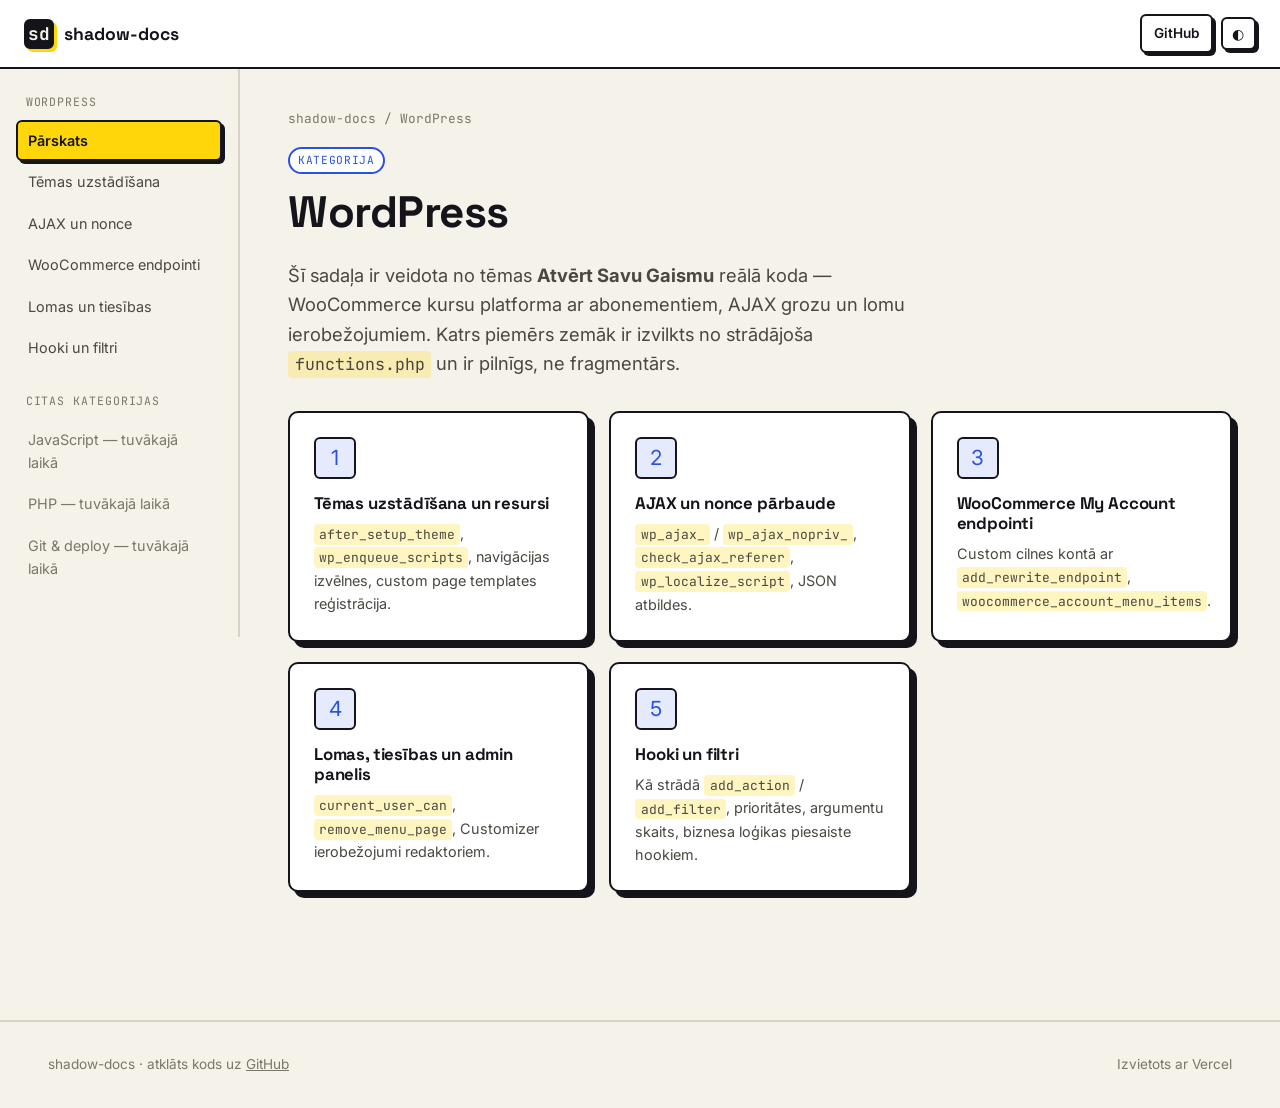
==== pages/wordpress/index.html @ 72bd66b5 "Init shadow-docs with new design and WordPress section Fresh static documentation site replacing the" ====
<!DOCTYPE html>
<html lang="lv">
<head>
<meta charset="UTF-8">
<meta name="viewport" content="width=device-width, initial-scale=1.0">
<title>WordPress — shadow-docs</title>
<meta name="description" content="WordPress tēmas uzstādīšana, AJAX, WooCommerce endpointi, lomas un hooki — pilnīgi koda piemēri no reālas tēmas.">
<link rel="preconnect" href="https://fonts.googleapis.com">
<link rel="preconnect" href="https://fonts.gstatic.com" crossorigin>
<link href="https://fonts.googleapis.com/css2?family=Space+Grotesk:wght@500;700&family=Inter:wght@400;500;600&family=JetBrains+Mono:wght@400;600&display=swap" rel="stylesheet">
<link rel="stylesheet" href="/css/style.css?v=1">
</head>
<body>

<header class="topbar">
  <div class="brand">
    <button class="sidebar-toggle" data-sidebar-toggle aria-label="Izvēlne">☰</button>
    <a href="/" style="display:flex; align-items:center; gap:0.6rem;">
      <span class="brand-mark">sd</span>
      shadow-docs
    </a>
  </div>
  <div class="topbar-actions">
    <a class="gh-link" href="https://github.com/LaikamSamanta/shadow-docs" target="_blank" rel="noopener">GitHub</a>
    <button class="theme-toggle" data-theme-toggle title="Pārslēgt tumšo/gaišo režīmu">◐</button>
  </div>
</header>

<div class="layout">
  <aside class="sidebar">
    <div class="sidebar-group">
      <div class="sidebar-title">WordPress</div>
      <a class="sidebar-link active" href="/pages/wordpress/">Pārskats</a>
      <a class="sidebar-link" href="/pages/wordpress/tema-uzstadisana.html">Tēmas uzstādīšana</a>
      <a class="sidebar-link" href="/pages/wordpress/ajax-un-nonce.html">AJAX un nonce</a>
      <a class="sidebar-link" href="/pages/wordpress/woocommerce-endpoints.html">WooCommerce endpointi</a>
      <a class="sidebar-link" href="/pages/wordpress/lomas-un-tiesibas.html">Lomas un tiesības</a>
      <a class="sidebar-link" href="/pages/wordpress/hooks-un-filtri.html">Hooki un filtri</a>
    </div>
    <div class="sidebar-group">
      <div class="sidebar-title">Citas kategorijas</div>
      <span class="sidebar-link disabled">JavaScript — tuvākajā laikā</span>
      <span class="sidebar-link disabled">PHP — tuvākajā laikā</span>
      <span class="sidebar-link disabled">Git &amp; deploy — tuvākajā laikā</span>
    </div>
  </aside>

  <main class="content">
    <div class="crumbs"><a href="/">shadow-docs</a> / WordPress</div>
    <span class="tag" style="border-color: var(--c-wordpress); color: var(--c-wordpress);">Kategorija</span>
    <h1>WordPress</h1>
    <p class="lede">Šī sadaļa ir veidota no tēmas <strong>Atvērt Savu Gaismu</strong> reālā koda — WooCommerce kursu platforma ar abonementiem, AJAX grozu un lomu ierobežojumiem. Katrs piemērs zemāk ir izvilkts no strādājoša <code>functions.php</code> un ir pilnīgs, ne fragmentārs.</p>

    <div class="card-grid">
      <a class="card" href="/pages/wordpress/tema-uzstadisana.html" style="--cat-soft: var(--c-wordpress-soft);">
        <div class="card-icon" style="color: var(--c-wordpress);">1</div>
        <h3>Tēmas uzstādīšana un resursi</h3>
        <p><code>after_setup_theme</code>, <code>wp_enqueue_scripts</code>, navigācijas izvēlnes, custom page templates reģistrācija.</p>
      </a>
      <a class="card" href="/pages/wordpress/ajax-un-nonce.html" style="--cat-soft: var(--c-wordpress-soft);">
        <div class="card-icon" style="color: var(--c-wordpress);">2</div>
        <h3>AJAX un nonce pārbaude</h3>
        <p><code>wp_ajax_</code> / <code>wp_ajax_nopriv_</code>, <code>check_ajax_referer</code>, <code>wp_localize_script</code>, JSON atbildes.</p>
      </a>
      <a class="card" href="/pages/wordpress/woocommerce-endpoints.html" style="--cat-soft: var(--c-wordpress-soft);">
        <div class="card-icon" style="color: var(--c-wordpress);">3</div>
        <h3>WooCommerce My Account endpointi</h3>
        <p>Custom cilnes kontā ar <code>add_rewrite_endpoint</code>, <code>woocommerce_account_menu_items</code>.</p>
      </a>
      <a class="card" href="/pages/wordpress/lomas-un-tiesibas.html" style="--cat-soft: var(--c-wordpress-soft);">
        <div class="card-icon" style="color: var(--c-wordpress);">4</div>
        <h3>Lomas, tiesības un admin panelis</h3>
        <p><code>current_user_can</code>, <code>remove_menu_page</code>, Customizer ierobežojumi redaktoriem.</p>
      </a>
      <a class="card" href="/pages/wordpress/hooks-un-filtri.html" style="--cat-soft: var(--c-wordpress-soft);">
        <div class="card-icon" style="color: var(--c-wordpress);">5</div>
        <h3>Hooki un filtri</h3>
        <p>Kā strādā <code>add_action</code> / <code>add_filter</code>, prioritātes, argumentu skaits, biznesa loģikas piesaiste hookiem.</p>
      </a>
    </div>
  </main>
</div>

<footer class="site-footer">
  <span>shadow-docs · atklāts kods uz <a href="https://github.com/LaikamSamanta/shadow-docs" target="_blank" rel="noopener" style="text-decoration:underline;">GitHub</a></span>
  <span>Izvietots ar Vercel</span>
</footer>

<script src="/js/main.js?v=1"></script>
</body>
</html>
---- css/style.css ----
/* ==========================================================================
   shadow-docs — Design System
   Papīra/uzlīmes stils: cieti melni kontūri, "hard offset" ēnas, viens
   spilgts akcents. Apzināti gaišs pēc noklusējuma (vecajai Documentation
   Samis vietnei bija tumšs/violets/stikla stils) — te bloki "paceļas" no
   lapas ar cietu ēnu, nevis mīkstu glow.
   ========================================================================== */

:root {
  --font-sans: "Space Grotesk", "Inter", -apple-system, BlinkMacSystemFont, "Segoe UI", Roboto, Arial, sans-serif;
  --font-body: "Inter", -apple-system, BlinkMacSystemFont, "Segoe UI", Roboto, Arial, sans-serif;
  --font-mono: "JetBrains Mono", "SF Mono", "Cascadia Code", Consolas, "Courier New", monospace;

  --radius-sm: 6px;
  --radius-md: 10px;
  --radius-lg: 16px;

  --shadow-off: 6px;
  --ease: cubic-bezier(0.16, 1, 0.3, 1);

  /* category accents */
  --c-wordpress: #2952e3;
  --c-wordpress-soft: rgba(41, 82, 227, 0.12);
  --c-javascript: #b8860b;
  --c-javascript-soft: rgba(184, 134, 11, 0.12);
  --c-php: #6d28d9;
  --c-php-soft: rgba(109, 40, 217, 0.12);
  --c-git: #c0392b;
  --c-git-soft: rgba(192, 57, 43, 0.12);

  --page-accent: var(--accent);
  --page-accent-soft: var(--accent-soft);
}

/* ---------- Light theme (default) ---------- */
:root,
:root[data-theme="light"] {
  --bg: #f5f2ea;
  --bg-elevated: #ffffff;
  --bg-card: #ffffff;
  --bg-card-hover: #fffdf7;
  --ink: #14141a;
  --border: #14141a;
  --border-soft: #d8d3c4;
  --text: #14141a;
  --text-secondary: #4a4740;
  --text-muted: #7a7669;

  --accent: #ffd60a;
  --accent-ink: #14141a;
  --accent-soft: rgba(255, 214, 10, 0.25);

  --shadow-color: rgba(20, 20, 26, 1);
  --code-bg: #14141a;
  --code-text: #f5f2ea;
}

/* ---------- Dark theme ---------- */
:root[data-theme="dark"] {
  --bg: #0f0e0b;
  --bg-elevated: #17150f;
  --bg-card: #1b1913;
  --bg-card-hover: #211f17;
  --ink: #f5f2ea;
  --border: #f5f2ea;
  --border-soft: #33301f;
  --text: #f5f2ea;
  --text-secondary: #c9c4b3;
  --text-muted: #8f8a75;

  --accent: #ffd60a;
  --accent-ink: #14141a;
  --accent-soft: rgba(255, 214, 10, 0.18);

  --shadow-color: rgba(255, 214, 10, 0.35);
  --code-bg: #000000;
  --code-text: #f5f2ea;
}

@media (prefers-color-scheme: dark) {
  :root:not([data-theme="light"]) {
    --bg: #0f0e0b;
    --bg-elevated: #17150f;
    --bg-card: #1b1913;
    --bg-card-hover: #211f17;
    --ink: #f5f2ea;
    --border: #f5f2ea;
    --border-soft: #33301f;
    --text: #f5f2ea;
    --text-secondary: #c9c4b3;
    --text-muted: #8f8a75;
    --accent: #ffd60a;
    --accent-ink: #14141a;
    --accent-soft: rgba(255, 214, 10, 0.18);
    --shadow-color: rgba(255, 214, 10, 0.35);
    --code-bg: #000000;
    --code-text: #f5f2ea;
  }
}

* { box-sizing: border-box; }
html { scroll-behavior: smooth; }

body {
  margin: 0;
  background: var(--bg);
  color: var(--text);
  font-family: var(--font-body);
  font-size: 16px;
  line-height: 1.6;
  -webkit-font-smoothing: antialiased;
}

img { max-width: 100%; }

a { color: inherit; text-decoration: none; }

h1, h2, h3, h4 {
  font-family: var(--font-sans);
  font-weight: 700;
  letter-spacing: -0.01em;
  line-height: 1.2;
  margin: 0 0 0.5em;
}

h1 { font-size: clamp(2rem, 4vw, 2.75rem); }
h2 { font-size: clamp(1.5rem, 3vw, 2rem); margin-top: 2.5rem; }
h3 { font-size: 1.25rem; margin-top: 2rem; }

p { margin: 0 0 1rem; color: var(--text); }

code {
  font-family: var(--font-mono);
  font-size: 0.9em;
  background: var(--accent-soft);
  padding: 0.15em 0.4em;
  border-radius: 4px;
}

pre {
  background: var(--code-bg);
  color: var(--code-text);
  border: 2px solid var(--border);
  border-radius: var(--radius-md);
  padding: 1.25rem;
  overflow-x: auto;
  font-family: var(--font-mono);
  font-size: 0.875rem;
  line-height: 1.6;
  box-shadow: var(--shadow-off) var(--shadow-off) 0 0 var(--shadow-color);
  margin: 0 0 1.5rem;
}
pre code { background: none; padding: 0; }

/* ---------- Layout shell ---------- */
.shell {
  display: flex;
  min-height: 100vh;
}

.topbar {
  position: sticky;
  top: 0;
  z-index: 20;
  display: flex;
  align-items: center;
  justify-content: space-between;
  gap: 1rem;
  padding: 0.9rem 1.5rem;
  background: var(--bg-elevated);
  border-bottom: 2px solid var(--border);
}

.brand {
  display: flex;
  align-items: center;
  gap: 0.6rem;
  font-family: var(--font-sans);
  font-weight: 800;
  font-size: 1.1rem;
}

.brand-mark {
  width: 30px;
  height: 30px;
  background: var(--ink);
  color: var(--bg);
  border: 2px solid var(--border);
  border-radius: var(--radius-sm);
  display: flex;
  align-items: center;
  justify-content: center;
  font-family: var(--font-mono);
  font-weight: 700;
  position: relative;
  box-shadow: 3px 3px 0 0 var(--accent);
}

.topbar-actions { display: flex; align-items: center; gap: 0.5rem; }

.theme-toggle {
  border: 2px solid var(--border);
  background: var(--bg-card);
  color: var(--text);
  border-radius: var(--radius-sm);
  padding: 0.4rem 0.6rem;
  cursor: pointer;
  font-size: 0.9rem;
  box-shadow: 3px 3px 0 0 var(--shadow-color);
}
.theme-toggle:active { box-shadow: 1px 1px 0 0 var(--shadow-color); transform: translate(2px, 2px); }

.gh-link {
  border: 2px solid var(--border);
  border-radius: var(--radius-sm);
  padding: 0.4rem 0.75rem;
  font-size: 0.85rem;
  font-weight: 600;
  box-shadow: 3px 3px 0 0 var(--shadow-color);
  background: var(--bg-card);
}
.gh-link:hover { background: var(--accent); }

.layout {
  display: flex;
  width: 100%;
  max-width: 1280px;
  margin: 0 auto;
}

.sidebar {
  width: 240px;
  flex-shrink: 0;
  padding: 1.5rem 1rem;
  border-right: 2px solid var(--border-soft);
  align-self: flex-start;
  position: sticky;
  top: 65px;
  max-height: calc(100vh - 65px);
  overflow-y: auto;
}

.sidebar-group { margin-bottom: 1.5rem; }
.sidebar-title {
  font-family: var(--font-mono);
  font-size: 0.72rem;
  text-transform: uppercase;
  letter-spacing: 0.08em;
  color: var(--text-muted);
  margin-bottom: 0.5rem;
  padding: 0 0.6rem;
}
.sidebar-link {
  display: block;
  padding: 0.45rem 0.6rem;
  border-radius: var(--radius-sm);
  font-size: 0.9rem;
  color: var(--text-secondary);
  border: 2px solid transparent;
}
.sidebar-link:hover { background: var(--bg-card-hover); color: var(--text); }
.sidebar-link.active {
  background: var(--accent);
  color: var(--accent-ink);
  border-color: var(--border);
  font-weight: 600;
  box-shadow: 3px 3px 0 0 var(--shadow-color);
}
.sidebar-link.disabled {
  color: var(--text-muted);
  cursor: default;
}
.sidebar-link.disabled:hover { background: none; color: var(--text-muted); }

main.content {
  flex: 1;
  padding: 2.5rem 3rem 6rem;
  min-width: 0;
}

.crumbs {
  font-family: var(--font-mono);
  font-size: 0.8rem;
  color: var(--text-muted);
  margin-bottom: 1rem;
}
.crumbs a:hover { color: var(--text); }

.lede {
  font-size: 1.15rem;
  color: var(--text-secondary);
  max-width: 640px;
}

/* ---------- Cards / grid ---------- */
.card-grid {
  display: grid;
  grid-template-columns: repeat(auto-fill, minmax(260px, 1fr));
  gap: 1.25rem;
  margin: 2rem 0;
}

.card {
  background: var(--bg-card);
  border: 2px solid var(--border);
  border-radius: var(--radius-md);
  padding: 1.5rem;
  box-shadow: var(--shadow-off) var(--shadow-off) 0 0 var(--shadow-color);
  transition: transform 0.15s var(--ease), box-shadow 0.15s var(--ease);
  display: block;
}
.card:hover {
  transform: translate(-2px, -2px);
  box-shadow: calc(var(--shadow-off) + 2px) calc(var(--shadow-off) + 2px) 0 0 var(--shadow-color);
}
.card:active { transform: translate(1px, 1px); box-shadow: 3px 3px 0 0 var(--shadow-color); }

.card.is-disabled {
  opacity: 0.55;
  cursor: default;
}
.card.is-disabled:hover { transform: none; box-shadow: var(--shadow-off) var(--shadow-off) 0 0 var(--shadow-color); }

.card-icon {
  width: 42px;
  height: 42px;
  border-radius: var(--radius-sm);
  border: 2px solid var(--border);
  display: flex;
  align-items: center;
  justify-content: center;
  font-size: 1.3rem;
  margin-bottom: 0.9rem;
  background: var(--cat-soft, var(--accent-soft));
}
.card h3 { margin-top: 0; font-size: 1.05rem; }
.card p { color: var(--text-secondary); font-size: 0.9rem; margin-bottom: 0; }

.tag {
  display: inline-block;
  font-family: var(--font-mono);
  font-size: 0.7rem;
  text-transform: uppercase;
  letter-spacing: 0.06em;
  padding: 0.15rem 0.5rem;
  border: 2px solid var(--border);
  border-radius: 999px;
  margin-bottom: 0.75rem;
  background: var(--bg-card);
}
.tag.soon { background: var(--bg-elevated); color: var(--text-muted); border-style: dashed; }

/* ---------- Callouts ---------- */
.callout {
  border: 2px solid var(--border);
  border-radius: var(--radius-md);
  padding: 1rem 1.25rem;
  margin: 1.5rem 0;
  box-shadow: 4px 4px 0 0 var(--shadow-color);
  background: var(--bg-card);
}
.callout-title {
  font-family: var(--font-mono);
  font-size: 0.75rem;
  text-transform: uppercase;
  letter-spacing: 0.06em;
  font-weight: 700;
  margin-bottom: 0.4rem;
  display: flex;
  align-items: center;
  gap: 0.4rem;
}
.callout.tip { border-color: #1a7f37; }
.callout.tip .callout-title { color: #1a7f37; }
.callout.warn { border-color: #b8860b; }
.callout.warn .callout-title { color: #b8860b; }
.callout.note .callout-title { color: var(--accent-ink); }
.callout.note { background: var(--accent-soft); }

/* ---------- Hero ---------- */
.hero {
  padding: 3rem 3rem 2rem;
  max-width: 1280px;
  margin: 0 auto;
}
.hero-kicker {
  font-family: var(--font-mono);
  font-size: 0.8rem;
  text-transform: uppercase;
  letter-spacing: 0.1em;
  color: var(--text-muted);
  margin-bottom: 0.75rem;
}
.hero h1 { max-width: 20ch; }
.hero .lede { margin-top: 1rem; margin-bottom: 0; }

footer.site-footer {
  border-top: 2px solid var(--border-soft);
  padding: 2rem 3rem;
  max-width: 1280px;
  margin: 0 auto;
  font-size: 0.85rem;
  color: var(--text-muted);
  display: flex;
  justify-content: space-between;
  flex-wrap: wrap;
  gap: 0.5rem;
}

table {
  width: 100%;
  border-collapse: collapse;
  margin: 1rem 0 1.5rem;
  font-size: 0.9rem;
}
th, td {
  text-align: left;
  padding: 0.5rem 0.75rem;
  border: 1px solid var(--border-soft);
}
th {
  background: var(--bg-card-hover);
  font-family: var(--font-mono);
  font-size: 0.75rem;
  text-transform: uppercase;
}

.page-nav {
  display: flex;
  justify-content: space-between;
  gap: 1rem;
  margin-top: 3rem;
  padding-top: 1.5rem;
  border-top: 2px solid var(--border-soft);
}
.page-nav a {
  border: 2px solid var(--border);
  border-radius: var(--radius-sm);
  padding: 0.7rem 1rem;
  font-size: 0.85rem;
  box-shadow: 4px 4px 0 0 var(--shadow-color);
  max-width: 45%;
}
.page-nav a:hover { background: var(--bg-card-hover); }
.page-nav .dir { display: block; font-family: var(--font-mono); font-size: 0.7rem; color: var(--text-muted); text-transform: uppercase; }

.sidebar-toggle {
  display: none;
  border: 2px solid var(--border);
  background: var(--bg-card);
  border-radius: var(--radius-sm);
  padding: 0.4rem 0.6rem;
  cursor: pointer;
}

@media (max-width: 900px) {
  .sidebar-toggle { display: inline-flex; }
  .sidebar {
    position: fixed;
    top: 61px;
    left: 0;
    bottom: 0;
    background: var(--bg-elevated);
    z-index: 30;
    width: 260px;
    transform: translateX(-100%);
    transition: transform 0.2s var(--ease);
    box-shadow: 6px 0 0 0 var(--shadow-color);
  }
  .sidebar.open { transform: translateX(0); }
  main.content { padding: 2rem 1.25rem 4rem; }
  .hero { padding: 2rem 1.25rem 1rem; }
  footer.site-footer { padding: 1.5rem 1.25rem; }
}
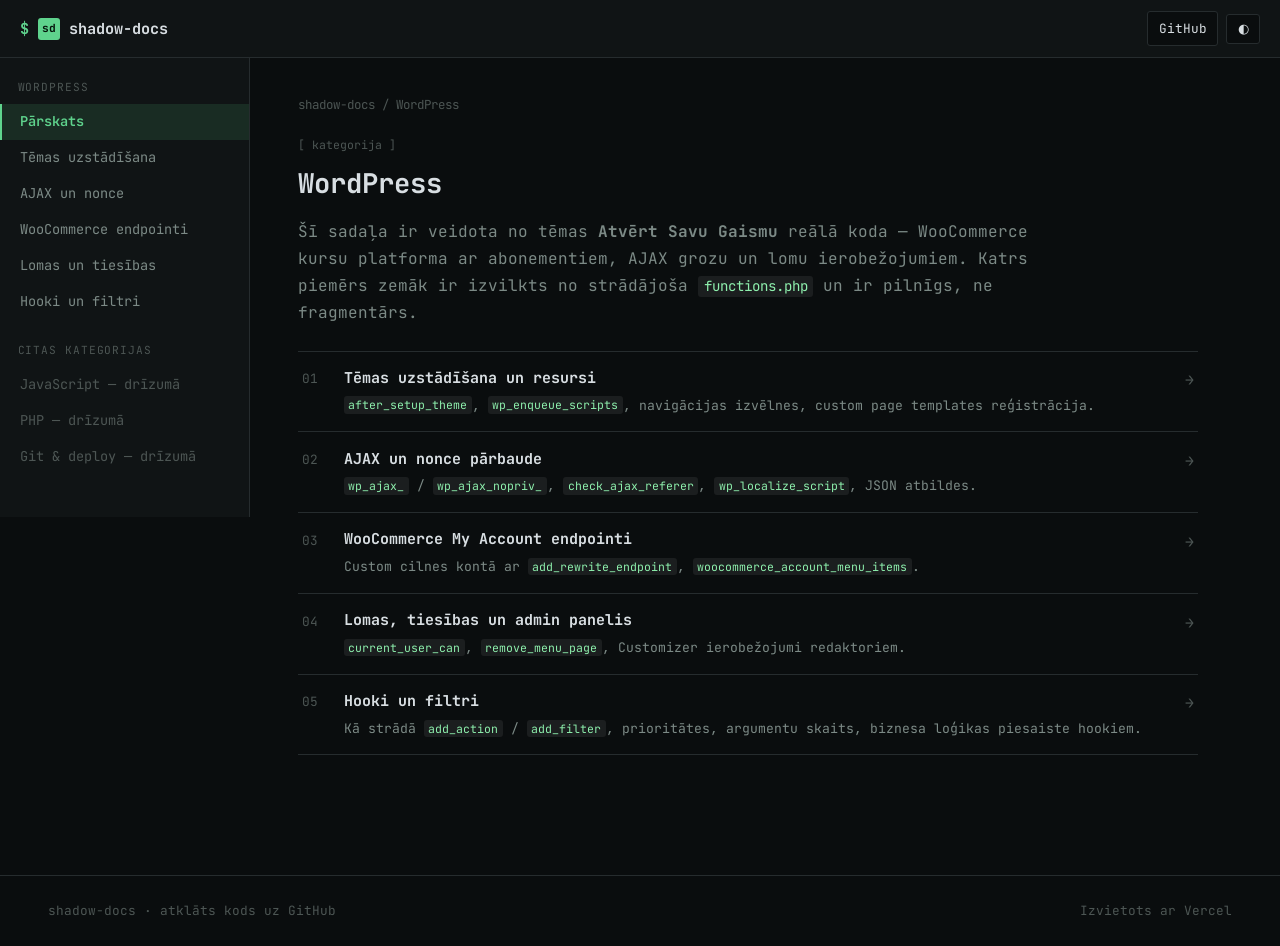
==== commit db90009c: "Redesign as minimal terminal look, full-width, no cards The hard-shadow neubrutalist v1 design was u" ====
--- a/pages/wordpress/index.html
+++ b/pages/wordpress/index.html
@@ -7,22 +7,22 @@
 <meta name="description" content="WordPress tēmas uzstādīšana, AJAX, WooCommerce endpointi, lomas un hooki — pilnīgi koda piemēri no reālas tēmas.">
 <link rel="preconnect" href="https://fonts.googleapis.com">
 <link rel="preconnect" href="https://fonts.gstatic.com" crossorigin>
-<link href="https://fonts.googleapis.com/css2?family=Space+Grotesk:wght@500;700&family=Inter:wght@400;500;600&family=JetBrains+Mono:wght@400;600&display=swap" rel="stylesheet">
-<link rel="stylesheet" href="/css/style.css?v=1">
+<link href="https://fonts.googleapis.com/css2?family=JetBrains+Mono:wght@400;500;700&display=swap" rel="stylesheet">
+<link rel="stylesheet" href="/css/style.css?v=2">
 </head>
 <body>
 
 <header class="topbar">
   <div class="brand">
     <button class="sidebar-toggle" data-sidebar-toggle aria-label="Izvēlne">☰</button>
-    <a href="/" style="display:flex; align-items:center; gap:0.6rem;">
+    <a href="/" style="display:flex; align-items:center; gap:0.55rem;">
       <span class="brand-mark">sd</span>
       shadow-docs
     </a>
   </div>
   <div class="topbar-actions">
     <a class="gh-link" href="https://github.com/LaikamSamanta/shadow-docs" target="_blank" rel="noopener">GitHub</a>
-    <button class="theme-toggle" data-theme-toggle title="Pārslēgt tumšo/gaišo režīmu">◐</button>
+    <button class="theme-toggle" data-theme-toggle title="Pārslēgt gaišo/tumšo režīmu">◐</button>
   </div>
 </header>
 
@@ -39,53 +39,68 @@
     </div>
     <div class="sidebar-group">
       <div class="sidebar-title">Citas kategorijas</div>
-      <span class="sidebar-link disabled">JavaScript — tuvākajā laikā</span>
-      <span class="sidebar-link disabled">PHP — tuvākajā laikā</span>
-      <span class="sidebar-link disabled">Git &amp; deploy — tuvākajā laikā</span>
+      <span class="sidebar-link disabled">JavaScript — drīzumā</span>
+      <span class="sidebar-link disabled">PHP — drīzumā</span>
+      <span class="sidebar-link disabled">Git &amp; deploy — drīzumā</span>
     </div>
   </aside>
 
   <main class="content">
     <div class="crumbs"><a href="/">shadow-docs</a> / WordPress</div>
-    <span class="tag" style="border-color: var(--c-wordpress); color: var(--c-wordpress);">Kategorija</span>
+    <span class="tag">kategorija</span>
     <h1>WordPress</h1>
     <p class="lede">Šī sadaļa ir veidota no tēmas <strong>Atvērt Savu Gaismu</strong> reālā koda — WooCommerce kursu platforma ar abonementiem, AJAX grozu un lomu ierobežojumiem. Katrs piemērs zemāk ir izvilkts no strādājoša <code>functions.php</code> un ir pilnīgs, ne fragmentārs.</p>
 
-    <div class="card-grid">
-      <a class="card" href="/pages/wordpress/tema-uzstadisana.html" style="--cat-soft: var(--c-wordpress-soft);">
-        <div class="card-icon" style="color: var(--c-wordpress);">1</div>
-        <h3>Tēmas uzstādīšana un resursi</h3>
-        <p><code>after_setup_theme</code>, <code>wp_enqueue_scripts</code>, navigācijas izvēlnes, custom page templates reģistrācija.</p>
+    <div class="dir-list">
+      <a class="dir-row" href="/pages/wordpress/tema-uzstadisana.html">
+        <span class="dir-index">01</span>
+        <span class="dir-body">
+          <span class="dir-title">Tēmas uzstādīšana un resursi</span>
+          <span class="dir-desc"><code>after_setup_theme</code>, <code>wp_enqueue_scripts</code>, navigācijas izvēlnes, custom page templates reģistrācija.</span>
+        </span>
+        <span class="dir-arrow">→</span>
       </a>
-      <a class="card" href="/pages/wordpress/ajax-un-nonce.html" style="--cat-soft: var(--c-wordpress-soft);">
-        <div class="card-icon" style="color: var(--c-wordpress);">2</div>
-        <h3>AJAX un nonce pārbaude</h3>
-        <p><code>wp_ajax_</code> / <code>wp_ajax_nopriv_</code>, <code>check_ajax_referer</code>, <code>wp_localize_script</code>, JSON atbildes.</p>
+      <a class="dir-row" href="/pages/wordpress/ajax-un-nonce.html">
+        <span class="dir-index">02</span>
+        <span class="dir-body">
+          <span class="dir-title">AJAX un nonce pārbaude</span>
+          <span class="dir-desc"><code>wp_ajax_</code> / <code>wp_ajax_nopriv_</code>, <code>check_ajax_referer</code>, <code>wp_localize_script</code>, JSON atbildes.</span>
+        </span>
+        <span class="dir-arrow">→</span>
       </a>
-      <a class="card" href="/pages/wordpress/woocommerce-endpoints.html" style="--cat-soft: var(--c-wordpress-soft);">
-        <div class="card-icon" style="color: var(--c-wordpress);">3</div>
-        <h3>WooCommerce My Account endpointi</h3>
-        <p>Custom cilnes kontā ar <code>add_rewrite_endpoint</code>, <code>woocommerce_account_menu_items</code>.</p>
+      <a class="dir-row" href="/pages/wordpress/woocommerce-endpoints.html">
+        <span class="dir-index">03</span>
+        <span class="dir-body">
+          <span class="dir-title">WooCommerce My Account endpointi</span>
+          <span class="dir-desc">Custom cilnes kontā ar <code>add_rewrite_endpoint</code>, <code>woocommerce_account_menu_items</code>.</span>
+        </span>
+        <span class="dir-arrow">→</span>
       </a>
-      <a class="card" href="/pages/wordpress/lomas-un-tiesibas.html" style="--cat-soft: var(--c-wordpress-soft);">
-        <div class="card-icon" style="color: var(--c-wordpress);">4</div>
-        <h3>Lomas, tiesības un admin panelis</h3>
-        <p><code>current_user_can</code>, <code>remove_menu_page</code>, Customizer ierobežojumi redaktoriem.</p>
+      <a class="dir-row" href="/pages/wordpress/lomas-un-tiesibas.html">
+        <span class="dir-index">04</span>
+        <span class="dir-body">
+          <span class="dir-title">Lomas, tiesības un admin panelis</span>
+          <span class="dir-desc"><code>current_user_can</code>, <code>remove_menu_page</code>, Customizer ierobežojumi redaktoriem.</span>
+        </span>
+        <span class="dir-arrow">→</span>
       </a>
-      <a class="card" href="/pages/wordpress/hooks-un-filtri.html" style="--cat-soft: var(--c-wordpress-soft);">
-        <div class="card-icon" style="color: var(--c-wordpress);">5</div>
-        <h3>Hooki un filtri</h3>
-        <p>Kā strādā <code>add_action</code> / <code>add_filter</code>, prioritātes, argumentu skaits, biznesa loģikas piesaiste hookiem.</p>
+      <a class="dir-row" href="/pages/wordpress/hooks-un-filtri.html">
+        <span class="dir-index">05</span>
+        <span class="dir-body">
+          <span class="dir-title">Hooki un filtri</span>
+          <span class="dir-desc">Kā strādā <code>add_action</code> / <code>add_filter</code>, prioritātes, argumentu skaits, biznesa loģikas piesaiste hookiem.</span>
+        </span>
+        <span class="dir-arrow">→</span>
       </a>
     </div>
   </main>
 </div>
 
 <footer class="site-footer">
-  <span>shadow-docs · atklāts kods uz <a href="https://github.com/LaikamSamanta/shadow-docs" target="_blank" rel="noopener" style="text-decoration:underline;">GitHub</a></span>
+  <span>shadow-docs · atklāts kods uz <a href="https://github.com/LaikamSamanta/shadow-docs" target="_blank" rel="noopener">GitHub</a></span>
   <span>Izvietots ar Vercel</span>
 </footer>
 
-<script src="/js/main.js?v=1"></script>
+<script src="/js/main.js?v=2"></script>
 </body>
 </html>
--- a/css/style.css
+++ b/css/style.css
@@ -1,163 +1,125 @@
 /* ==========================================================================
-   shadow-docs — Design System
-   Papīra/uzlīmes stils: cieti melni kontūri, "hard offset" ēnas, viens
-   spilgts akcents. Apzināti gaišs pēc noklusējuma (vecajai Documentation
-   Samis vietnei bija tumšs/violets/stikla stils) — te bloki "paceļas" no
-   lapas ar cietu ēnu, nevis mīkstu glow.
+   shadow-docs — Design System v2
+   Minimāls terminal izskats: viens monospace fonts, plakans, 1px robežas,
+   bez ēnām un kartiņām. Layout ir full-width — sānjosla pieguļ pašai kreisajai
+   malai, saturs aizpilda atlikušo platumu (nekas nav centrēts kastē).
    ========================================================================== */
 
 :root {
-  --font-sans: "Space Grotesk", "Inter", -apple-system, BlinkMacSystemFont, "Segoe UI", Roboto, Arial, sans-serif;
-  --font-body: "Inter", -apple-system, BlinkMacSystemFont, "Segoe UI", Roboto, Arial, sans-serif;
-  --font-mono: "JetBrains Mono", "SF Mono", "Cascadia Code", Consolas, "Courier New", monospace;
-
-  --radius-sm: 6px;
-  --radius-md: 10px;
-  --radius-lg: 16px;
-
-  --shadow-off: 6px;
+  --font-mono: "JetBrains Mono", ui-monospace, "SFMono-Regular", Menlo, Consolas, "Liberation Mono", monospace;
+
+  --radius: 3px;
   --ease: cubic-bezier(0.16, 1, 0.3, 1);
 
   /* category accents */
-  --c-wordpress: #2952e3;
-  --c-wordpress-soft: rgba(41, 82, 227, 0.12);
-  --c-javascript: #b8860b;
-  --c-javascript-soft: rgba(184, 134, 11, 0.12);
-  --c-php: #6d28d9;
-  --c-php-soft: rgba(109, 40, 217, 0.12);
-  --c-git: #c0392b;
-  --c-git-soft: rgba(192, 57, 43, 0.12);
-
-  --page-accent: var(--accent);
-  --page-accent-soft: var(--accent-soft);
-}
-
-/* ---------- Light theme (default) ---------- */
-:root,
+  --c-wordpress: #5fd38d;
+  --c-javascript: #e2b93b;
+  --c-php: #8a8ff0;
+  --c-git: #ef6b6b;
+}
+
+/* ---------- Dark theme (default — this is the point) ---------- */
+:root {
+  --bg: #0a0d0e;
+  --bg-panel: #101415;
+  --bg-hover: #161b1c;
+  --border: #262c2e;
+  --text: #d8dee2;
+  --text-dim: #7c8a86;
+  --text-faint: #4d5654;
+
+  --accent: #5fd38d;
+  --accent-strong: #8ef0ad;
+  --accent-soft: rgba(95, 211, 141, 0.12);
+  --warn: #e2b93b;
+  --warn-soft: rgba(226, 185, 59, 0.1);
+
+  --code-bg: #050707;
+  --inline-code-bg: rgba(255, 255, 255, 0.07);
+}
+
 :root[data-theme="light"] {
-  --bg: #f5f2ea;
-  --bg-elevated: #ffffff;
-  --bg-card: #ffffff;
-  --bg-card-hover: #fffdf7;
-  --ink: #14141a;
-  --border: #14141a;
-  --border-soft: #d8d3c4;
-  --text: #14141a;
-  --text-secondary: #4a4740;
-  --text-muted: #7a7669;
-
-  --accent: #ffd60a;
-  --accent-ink: #14141a;
-  --accent-soft: rgba(255, 214, 10, 0.25);
-
-  --shadow-color: rgba(20, 20, 26, 1);
-  --code-bg: #14141a;
-  --code-text: #f5f2ea;
-}
-
-/* ---------- Dark theme ---------- */
-:root[data-theme="dark"] {
-  --bg: #0f0e0b;
-  --bg-elevated: #17150f;
-  --bg-card: #1b1913;
-  --bg-card-hover: #211f17;
-  --ink: #f5f2ea;
-  --border: #f5f2ea;
-  --border-soft: #33301f;
-  --text: #f5f2ea;
-  --text-secondary: #c9c4b3;
-  --text-muted: #8f8a75;
-
-  --accent: #ffd60a;
-  --accent-ink: #14141a;
-  --accent-soft: rgba(255, 214, 10, 0.18);
-
-  --shadow-color: rgba(255, 214, 10, 0.35);
-  --code-bg: #000000;
-  --code-text: #f5f2ea;
-}
-
-@media (prefers-color-scheme: dark) {
-  :root:not([data-theme="light"]) {
-    --bg: #0f0e0b;
-    --bg-elevated: #17150f;
-    --bg-card: #1b1913;
-    --bg-card-hover: #211f17;
-    --ink: #f5f2ea;
-    --border: #f5f2ea;
-    --border-soft: #33301f;
-    --text: #f5f2ea;
-    --text-secondary: #c9c4b3;
-    --text-muted: #8f8a75;
-    --accent: #ffd60a;
-    --accent-ink: #14141a;
-    --accent-soft: rgba(255, 214, 10, 0.18);
-    --shadow-color: rgba(255, 214, 10, 0.35);
-    --code-bg: #000000;
-    --code-text: #f5f2ea;
-  }
-}
-
-* { box-sizing: border-box; }
+  --bg: #f7f7f5;
+  --bg-panel: #ffffff;
+  --bg-hover: #eeeeea;
+  --border: #dcdcd6;
+  --text: #1b1f1d;
+  --text-dim: #5c655f;
+  --text-faint: #93998f;
+
+  --accent: #0f8a4d;
+  --accent-strong: #0b6b3b;
+  --accent-soft: rgba(15, 138, 77, 0.08);
+  --warn: #9a7207;
+  --warn-soft: rgba(154, 114, 7, 0.08);
+
+  --code-bg: #0f1210;
+  --inline-code-bg: rgba(0, 0, 0, 0.055);
+}
+
+* {
+  box-sizing: border-box;
+  font-variant-ligatures: none;
+  -webkit-font-feature-settings: "liga" 0, "calt" 0;
+  font-feature-settings: "liga" 0, "calt" 0;
+}
 html { scroll-behavior: smooth; }
 
 body {
   margin: 0;
   background: var(--bg);
   color: var(--text);
-  font-family: var(--font-body);
-  font-size: 16px;
-  line-height: 1.6;
+  font-family: var(--font-mono);
+  font-size: 15px;
+  line-height: 1.7;
   -webkit-font-smoothing: antialiased;
 }
 
 img { max-width: 100%; }
-
 a { color: inherit; text-decoration: none; }
 
 h1, h2, h3, h4 {
-  font-family: var(--font-sans);
+  font-family: var(--font-mono);
   font-weight: 700;
-  letter-spacing: -0.01em;
-  line-height: 1.2;
-  margin: 0 0 0.5em;
-}
-
-h1 { font-size: clamp(2rem, 4vw, 2.75rem); }
-h2 { font-size: clamp(1.5rem, 3vw, 2rem); margin-top: 2.5rem; }
-h3 { font-size: 1.25rem; margin-top: 2rem; }
-
-p { margin: 0 0 1rem; color: var(--text); }
+  line-height: 1.3;
+  margin: 0 0 0.6em;
+}
+h1 { font-size: 1.7rem; }
+h2 { font-size: 1.25rem; margin-top: 2.4rem; padding-top: 0.2rem; border-top: 1px solid var(--border); }
+h3 { font-size: 1.05rem; margin-top: 1.8rem; }
+
+h2::before { content: "## "; color: var(--text-faint); font-weight: 400; }
+h3::before { content: "### "; color: var(--text-faint); font-weight: 400; }
+
+p { margin: 0 0 1rem; color: var(--text); max-width: 860px; }
+ul, ol { max-width: 860px; }
+li { margin-bottom: 0.35rem; }
 
 code {
   font-family: var(--font-mono);
-  font-size: 0.9em;
-  background: var(--accent-soft);
-  padding: 0.15em 0.4em;
-  border-radius: 4px;
+  font-size: 0.88em;
+  background: var(--inline-code-bg);
+  color: var(--accent-strong);
+  padding: 0.1em 0.4em;
+  border-radius: var(--radius);
 }
 
 pre {
   background: var(--code-bg);
-  color: var(--code-text);
-  border: 2px solid var(--border);
-  border-radius: var(--radius-md);
-  padding: 1.25rem;
+  color: var(--text);
+  border: 1px solid var(--border);
+  border-radius: var(--radius);
+  padding: 1.1rem 1.25rem;
   overflow-x: auto;
   font-family: var(--font-mono);
-  font-size: 0.875rem;
-  line-height: 1.6;
-  box-shadow: var(--shadow-off) var(--shadow-off) 0 0 var(--shadow-color);
+  font-size: 0.85rem;
+  line-height: 1.65;
   margin: 0 0 1.5rem;
-}
-pre code { background: none; padding: 0; }
-
-/* ---------- Layout shell ---------- */
-.shell {
-  display: flex;
-  min-height: 100vh;
-}
-
+  max-width: 100%;
+}
+pre code { background: none; padding: 0; color: inherit; font-size: 1em; }
+
+/* ---------- Layout shell (edge-to-edge, no centering) ---------- */
 .topbar {
   position: sticky;
   top: 0;
@@ -166,264 +128,216 @@
   align-items: center;
   justify-content: space-between;
   gap: 1rem;
-  padding: 0.9rem 1.5rem;
-  background: var(--bg-elevated);
-  border-bottom: 2px solid var(--border);
+  padding: 0.7rem 1.25rem;
+  background: var(--bg-panel);
+  border-bottom: 1px solid var(--border);
 }
 
 .brand {
   display: flex;
   align-items: center;
-  gap: 0.6rem;
-  font-family: var(--font-sans);
-  font-weight: 800;
-  font-size: 1.1rem;
-}
+  gap: 0.55rem;
+  font-weight: 700;
+  font-size: 0.95rem;
+}
+.brand::before { content: "$ "; color: var(--accent); }
 
 .brand-mark {
-  width: 30px;
-  height: 30px;
-  background: var(--ink);
-  color: var(--bg);
-  border: 2px solid var(--border);
-  border-radius: var(--radius-sm);
+  width: 22px;
+  height: 22px;
+  background: var(--accent);
+  color: #05130b;
+  border-radius: var(--radius);
   display: flex;
   align-items: center;
   justify-content: center;
-  font-family: var(--font-mono);
   font-weight: 700;
-  position: relative;
-  box-shadow: 3px 3px 0 0 var(--accent);
+  font-size: 0.7rem;
 }
 
 .topbar-actions { display: flex; align-items: center; gap: 0.5rem; }
 
-.theme-toggle {
-  border: 2px solid var(--border);
-  background: var(--bg-card);
+.theme-toggle,
+.gh-link {
+  border: 1px solid var(--border);
+  background: var(--bg);
   color: var(--text);
-  border-radius: var(--radius-sm);
-  padding: 0.4rem 0.6rem;
+  border-radius: var(--radius);
+  padding: 0.35rem 0.65rem;
   cursor: pointer;
-  font-size: 0.9rem;
-  box-shadow: 3px 3px 0 0 var(--shadow-color);
-}
-.theme-toggle:active { box-shadow: 1px 1px 0 0 var(--shadow-color); transform: translate(2px, 2px); }
-
-.gh-link {
-  border: 2px solid var(--border);
-  border-radius: var(--radius-sm);
-  padding: 0.4rem 0.75rem;
-  font-size: 0.85rem;
-  font-weight: 600;
-  box-shadow: 3px 3px 0 0 var(--shadow-color);
-  background: var(--bg-card);
-}
-.gh-link:hover { background: var(--accent); }
+  font-family: var(--font-mono);
+  font-size: 0.8rem;
+}
+.theme-toggle:hover, .gh-link:hover { background: var(--bg-hover); border-color: var(--text-faint); }
 
 .layout {
   display: flex;
   width: 100%;
-  max-width: 1280px;
-  margin: 0 auto;
+  align-items: stretch;
 }
 
 .sidebar {
-  width: 240px;
+  width: 250px;
   flex-shrink: 0;
-  padding: 1.5rem 1rem;
-  border-right: 2px solid var(--border-soft);
+  padding: 1.25rem 0;
+  background: var(--bg-panel);
+  border-right: 1px solid var(--border);
   align-self: flex-start;
   position: sticky;
-  top: 65px;
-  max-height: calc(100vh - 65px);
+  top: 49px;
+  max-height: calc(100vh - 49px);
   overflow-y: auto;
 }
 
-.sidebar-group { margin-bottom: 1.5rem; }
+.sidebar-group { margin-bottom: 1.4rem; }
 .sidebar-title {
-  font-family: var(--font-mono);
-  font-size: 0.72rem;
+  font-size: 0.7rem;
   text-transform: uppercase;
   letter-spacing: 0.08em;
-  color: var(--text-muted);
-  margin-bottom: 0.5rem;
-  padding: 0 0.6rem;
+  color: var(--text-faint);
+  margin-bottom: 0.4rem;
+  padding: 0 1.1rem;
 }
 .sidebar-link {
   display: block;
-  padding: 0.45rem 0.6rem;
-  border-radius: var(--radius-sm);
-  font-size: 0.9rem;
-  color: var(--text-secondary);
-  border: 2px solid transparent;
-}
-.sidebar-link:hover { background: var(--bg-card-hover); color: var(--text); }
+  padding: 0.4rem 1.1rem;
+  font-size: 0.85rem;
+  color: var(--text-dim);
+  border-left: 2px solid transparent;
+}
+.sidebar-link:hover { background: var(--bg-hover); color: var(--text); }
 .sidebar-link.active {
-  background: var(--accent);
-  color: var(--accent-ink);
-  border-color: var(--border);
+  color: var(--accent);
+  border-left-color: var(--accent);
+  background: var(--accent-soft);
   font-weight: 600;
-  box-shadow: 3px 3px 0 0 var(--shadow-color);
-}
-.sidebar-link.disabled {
-  color: var(--text-muted);
-  cursor: default;
-}
-.sidebar-link.disabled:hover { background: none; color: var(--text-muted); }
+}
+.sidebar-link.disabled { color: var(--text-faint); cursor: default; }
+.sidebar-link.disabled:hover { background: none; color: var(--text-faint); }
 
 main.content {
   flex: 1;
-  padding: 2.5rem 3rem 6rem;
   min-width: 0;
+  padding: 2.25rem 3rem 6rem;
 }
 
 .crumbs {
-  font-family: var(--font-mono);
+  font-size: 0.78rem;
+  color: var(--text-faint);
+  margin-bottom: 1rem;
+}
+.crumbs a:hover { color: var(--accent); }
+
+.lede { font-size: 1rem; color: var(--text-dim); max-width: 780px; }
+
+/* ---------- Directory-style list (replaces cards) ---------- */
+.dir-list { margin: 1.5rem 0; border-top: 1px solid var(--border); max-width: 900px; }
+
+.dir-row {
+  display: flex;
+  align-items: flex-start;
+  gap: 1rem;
+  padding: 0.9rem 0.25rem;
+  border-bottom: 1px solid var(--border);
+}
+a.dir-row:hover { background: var(--bg-hover); }
+a.dir-row:hover .dir-title { color: var(--accent); }
+a.dir-row:hover .dir-arrow { transform: translateX(3px); color: var(--accent); }
+
+.dir-row.is-disabled { opacity: 0.5; }
+
+.dir-index {
   font-size: 0.8rem;
-  color: var(--text-muted);
-  margin-bottom: 1rem;
-}
-.crumbs a:hover { color: var(--text); }
-
-.lede {
-  font-size: 1.15rem;
-  color: var(--text-secondary);
-  max-width: 640px;
-}
-
-/* ---------- Cards / grid ---------- */
-.card-grid {
-  display: grid;
-  grid-template-columns: repeat(auto-fill, minmax(260px, 1fr));
-  gap: 1.25rem;
-  margin: 2rem 0;
-}
-
-.card {
-  background: var(--bg-card);
-  border: 2px solid var(--border);
-  border-radius: var(--radius-md);
-  padding: 1.5rem;
-  box-shadow: var(--shadow-off) var(--shadow-off) 0 0 var(--shadow-color);
-  transition: transform 0.15s var(--ease), box-shadow 0.15s var(--ease);
-  display: block;
-}
-.card:hover {
-  transform: translate(-2px, -2px);
-  box-shadow: calc(var(--shadow-off) + 2px) calc(var(--shadow-off) + 2px) 0 0 var(--shadow-color);
-}
-.card:active { transform: translate(1px, 1px); box-shadow: 3px 3px 0 0 var(--shadow-color); }
-
-.card.is-disabled {
-  opacity: 0.55;
-  cursor: default;
-}
-.card.is-disabled:hover { transform: none; box-shadow: var(--shadow-off) var(--shadow-off) 0 0 var(--shadow-color); }
-
-.card-icon {
-  width: 42px;
-  height: 42px;
-  border-radius: var(--radius-sm);
-  border: 2px solid var(--border);
-  display: flex;
-  align-items: center;
-  justify-content: center;
-  font-size: 1.3rem;
-  margin-bottom: 0.9rem;
-  background: var(--cat-soft, var(--accent-soft));
-}
-.card h3 { margin-top: 0; font-size: 1.05rem; }
-.card p { color: var(--text-secondary); font-size: 0.9rem; margin-bottom: 0; }
-
-.tag {
-  display: inline-block;
-  font-family: var(--font-mono);
-  font-size: 0.7rem;
-  text-transform: uppercase;
-  letter-spacing: 0.06em;
-  padding: 0.15rem 0.5rem;
-  border: 2px solid var(--border);
-  border-radius: 999px;
-  margin-bottom: 0.75rem;
-  background: var(--bg-card);
-}
-.tag.soon { background: var(--bg-elevated); color: var(--text-muted); border-style: dashed; }
-
-/* ---------- Callouts ---------- */
+  color: var(--text-faint);
+  width: 1.6rem;
+  flex-shrink: 0;
+  padding-top: 0.15rem;
+}
+.dir-body { flex: 1; min-width: 0; }
+.dir-title { display: block; font-weight: 700; color: var(--text); margin-bottom: 0.2rem; }
+.dir-desc { display: block; font-size: 0.82rem; color: var(--text-dim); }
+.dir-arrow { color: var(--text-faint); flex-shrink: 0; transition: transform 0.15s var(--ease), color 0.15s var(--ease); padding-top: 0.15rem; }
+.dir-soon { font-size: 0.72rem; color: var(--text-faint); text-transform: uppercase; letter-spacing: 0.05em; }
+
+/* ---------- Callouts (flat, left-border accent, no shadow) ---------- */
 .callout {
-  border: 2px solid var(--border);
-  border-radius: var(--radius-md);
-  padding: 1rem 1.25rem;
+  border: 1px solid var(--border);
+  border-left: 3px solid var(--accent);
+  border-radius: var(--radius);
+  padding: 0.85rem 1.1rem;
   margin: 1.5rem 0;
-  box-shadow: 4px 4px 0 0 var(--shadow-color);
-  background: var(--bg-card);
+  background: var(--bg-panel);
+  max-width: 860px;
 }
 .callout-title {
-  font-family: var(--font-mono);
-  font-size: 0.75rem;
+  font-size: 0.72rem;
   text-transform: uppercase;
   letter-spacing: 0.06em;
   font-weight: 700;
   margin-bottom: 0.4rem;
-  display: flex;
-  align-items: center;
-  gap: 0.4rem;
-}
-.callout.tip { border-color: #1a7f37; }
-.callout.tip .callout-title { color: #1a7f37; }
-.callout.warn { border-color: #b8860b; }
-.callout.warn .callout-title { color: #b8860b; }
-.callout.note .callout-title { color: var(--accent-ink); }
-.callout.note { background: var(--accent-soft); }
-
-/* ---------- Hero ---------- */
-.hero {
-  padding: 3rem 3rem 2rem;
-  max-width: 1280px;
-  margin: 0 auto;
-}
-.hero-kicker {
-  font-family: var(--font-mono);
+  color: var(--accent);
+}
+.callout.warn { border-left-color: var(--warn); background: var(--warn-soft); }
+.callout.warn .callout-title { color: var(--warn); }
+.callout.tip { border-left-color: var(--accent); background: var(--accent-soft); }
+.callout.note { border-left-color: var(--text-dim); }
+.callout.note .callout-title { color: var(--text-dim); }
+
+/* ---------- Hero (homepage) ---------- */
+.hero { padding: 2.75rem 3rem 1.5rem; }
+.hero-kicker { font-size: 0.78rem; color: var(--text-faint); margin-bottom: 0.6rem; }
+.hero-kicker::before { content: "> "; color: var(--accent); }
+.hero h1 { max-width: 34ch; }
+.hero .lede { margin-top: 0.75rem; }
+
+.section-title {
+  font-size: 0.78rem;
+  text-transform: uppercase;
+  letter-spacing: 0.08em;
+  color: var(--text-faint);
+  margin: 2.5rem 0 0;
+  padding: 0 3rem;
+}
+
+footer.site-footer {
+  border-top: 1px solid var(--border);
+  padding: 1.5rem 3rem;
   font-size: 0.8rem;
-  text-transform: uppercase;
-  letter-spacing: 0.1em;
-  color: var(--text-muted);
-  margin-bottom: 0.75rem;
-}
-.hero h1 { max-width: 20ch; }
-.hero .lede { margin-top: 1rem; margin-bottom: 0; }
-
-footer.site-footer {
-  border-top: 2px solid var(--border-soft);
-  padding: 2rem 3rem;
-  max-width: 1280px;
-  margin: 0 auto;
-  font-size: 0.85rem;
-  color: var(--text-muted);
+  color: var(--text-faint);
   display: flex;
   justify-content: space-between;
   flex-wrap: wrap;
   gap: 0.5rem;
 }
+footer.site-footer a:hover { color: var(--accent); }
 
 table {
   width: 100%;
+  max-width: 900px;
   border-collapse: collapse;
   margin: 1rem 0 1.5rem;
-  font-size: 0.9rem;
+  font-size: 0.85rem;
 }
 th, td {
   text-align: left;
   padding: 0.5rem 0.75rem;
-  border: 1px solid var(--border-soft);
+  border: 1px solid var(--border);
 }
 th {
-  background: var(--bg-card-hover);
-  font-family: var(--font-mono);
-  font-size: 0.75rem;
+  background: var(--bg-panel);
+  font-size: 0.72rem;
   text-transform: uppercase;
-}
+  color: var(--text-dim);
+}
+
+.tag {
+  display: inline-block;
+  font-size: 0.72rem;
+  color: var(--text-faint);
+  margin-bottom: 0.75rem;
+}
+.tag::before { content: "[ "; }
+.tag::after { content: " ]"; }
 
 .page-nav {
   display: flex;
@@ -431,44 +345,49 @@
   gap: 1rem;
   margin-top: 3rem;
   padding-top: 1.5rem;
-  border-top: 2px solid var(--border-soft);
+  border-top: 1px solid var(--border);
+  max-width: 900px;
 }
 .page-nav a {
-  border: 2px solid var(--border);
-  border-radius: var(--radius-sm);
-  padding: 0.7rem 1rem;
-  font-size: 0.85rem;
-  box-shadow: 4px 4px 0 0 var(--shadow-color);
+  border: 1px solid var(--border);
+  border-radius: var(--radius);
+  padding: 0.65rem 0.9rem;
+  font-size: 0.82rem;
   max-width: 45%;
 }
-.page-nav a:hover { background: var(--bg-card-hover); }
-.page-nav .dir { display: block; font-family: var(--font-mono); font-size: 0.7rem; color: var(--text-muted); text-transform: uppercase; }
+.page-nav a:hover { background: var(--bg-hover); border-color: var(--text-faint); }
+.page-nav .dir { display: block; font-size: 0.68rem; color: var(--text-faint); text-transform: uppercase; margin-bottom: 0.2rem; }
 
 .sidebar-toggle {
   display: none;
-  border: 2px solid var(--border);
-  background: var(--bg-card);
-  border-radius: var(--radius-sm);
-  padding: 0.4rem 0.6rem;
+  border: 1px solid var(--border);
+  background: var(--bg);
+  color: var(--text);
+  border-radius: var(--radius);
+  padding: 0.35rem 0.6rem;
   cursor: pointer;
+  font-family: var(--font-mono);
 }
 
 @media (max-width: 900px) {
   .sidebar-toggle { display: inline-flex; }
   .sidebar {
     position: fixed;
-    top: 61px;
+    top: 45px;
     left: 0;
     bottom: 0;
-    background: var(--bg-elevated);
+    background: var(--bg-panel);
     z-index: 30;
     width: 260px;
+    border-right: 1px solid var(--border);
     transform: translateX(-100%);
     transition: transform 0.2s var(--ease);
-    box-shadow: 6px 0 0 0 var(--shadow-color);
   }
   .sidebar.open { transform: translateX(0); }
-  main.content { padding: 2rem 1.25rem 4rem; }
-  .hero { padding: 2rem 1.25rem 1rem; }
-  footer.site-footer { padding: 1.5rem 1.25rem; }
-}
+  main.content { padding: 1.75rem 1.25rem 4rem; }
+  .hero { padding: 1.75rem 1.25rem 1rem; }
+  .section-title { padding: 0 1.25rem; }
+  footer.site-footer { padding: 1.25rem; }
+  .page-nav a { max-width: 100%; }
+  .page-nav { flex-direction: column; }
+}
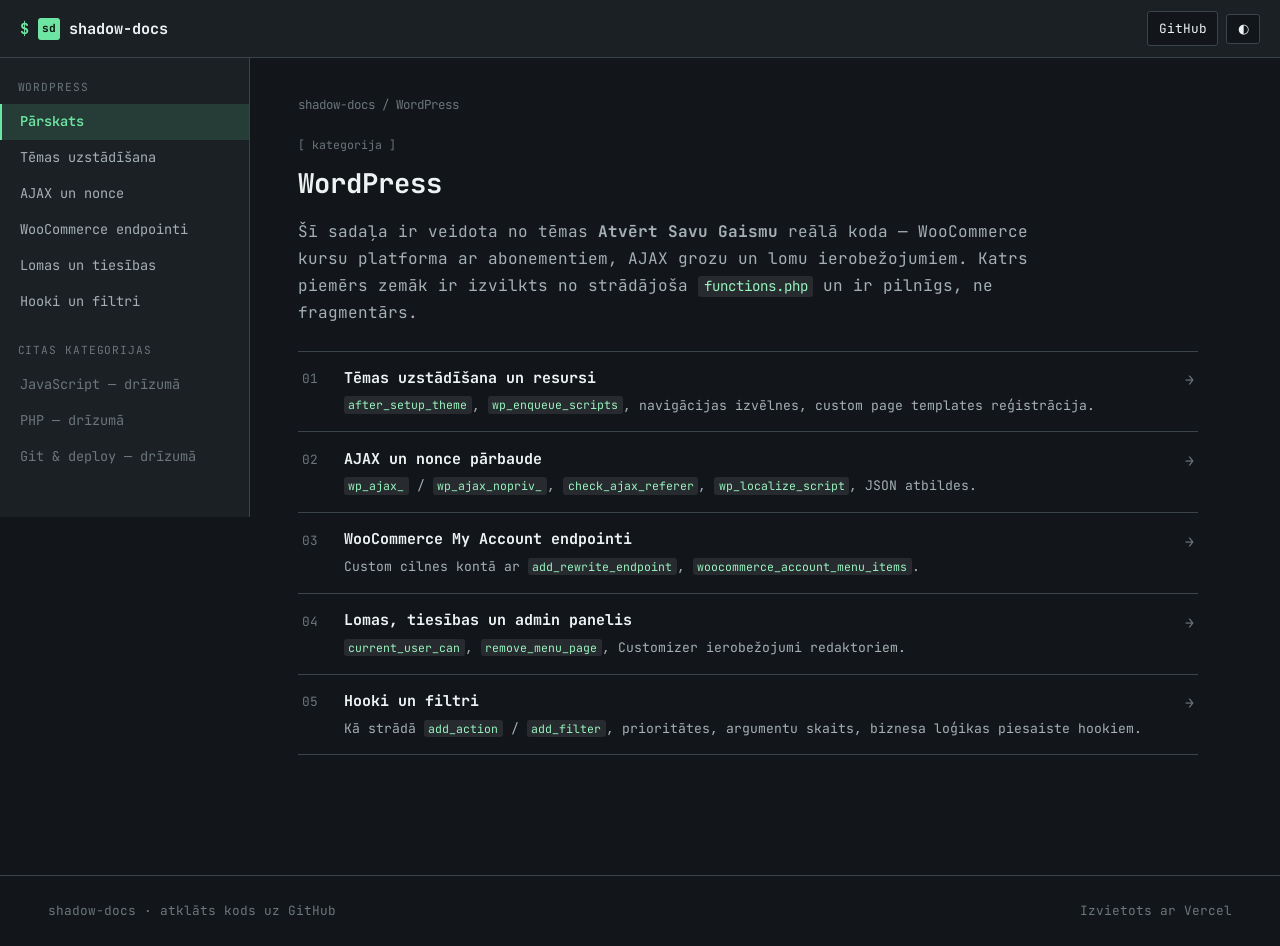
==== commit 68af717e: "Increase dark theme contrast between layout layers Background, panel, hover and border shades were t" ====
--- a/pages/wordpress/index.html
+++ b/pages/wordpress/index.html
@@ -8,7 +8,7 @@
 <link rel="preconnect" href="https://fonts.googleapis.com">
 <link rel="preconnect" href="https://fonts.gstatic.com" crossorigin>
 <link href="https://fonts.googleapis.com/css2?family=JetBrains+Mono:wght@400;500;700&display=swap" rel="stylesheet">
-<link rel="stylesheet" href="/css/style.css?v=2">
+<link rel="stylesheet" href="/css/style.css?v=3">
 </head>
 <body>
 
@@ -101,6 +101,6 @@
   <span>Izvietots ar Vercel</span>
 </footer>
 
-<script src="/js/main.js?v=2"></script>
+<script src="/js/main.js?v=3"></script>
 </body>
 </html>
--- a/css/style.css
+++ b/css/style.css
@@ -18,24 +18,27 @@
   --c-git: #ef6b6b;
 }
 
-/* ---------- Dark theme (default — this is the point) ---------- */
+/* ---------- Dark theme (default — this is the point) ----------
+   Katram slānim (fons / panelis / hover / robeža) jābūt skaidri
+   atšķiramam no kaimiņa — pretējā gadījumā sānjosla, saturs un
+   koda bloki vizuāli saplūst vienā traipā. */
 :root {
-  --bg: #0a0d0e;
-  --bg-panel: #101415;
-  --bg-hover: #161b1c;
-  --border: #262c2e;
-  --text: #d8dee2;
-  --text-dim: #7c8a86;
-  --text-faint: #4d5654;
-
-  --accent: #5fd38d;
-  --accent-strong: #8ef0ad;
-  --accent-soft: rgba(95, 211, 141, 0.12);
-  --warn: #e2b93b;
-  --warn-soft: rgba(226, 185, 59, 0.1);
-
-  --code-bg: #050707;
-  --inline-code-bg: rgba(255, 255, 255, 0.07);
+  --bg: #12161a;
+  --bg-panel: #1a2024;
+  --bg-hover: #262e33;
+  --border: #3a444a;
+  --text: #edf2f3;
+  --text-dim: #a4b0b4;
+  --text-faint: #6b767a;
+
+  --accent: #6ee6a3;
+  --accent-strong: #97f4bf;
+  --accent-soft: rgba(110, 230, 163, 0.14);
+  --warn: #f0c453;
+  --warn-soft: rgba(240, 196, 83, 0.12);
+
+  --code-bg: #0c0f11;
+  --inline-code-bg: rgba(255, 255, 255, 0.09);
 }
 
 :root[data-theme="light"] {
